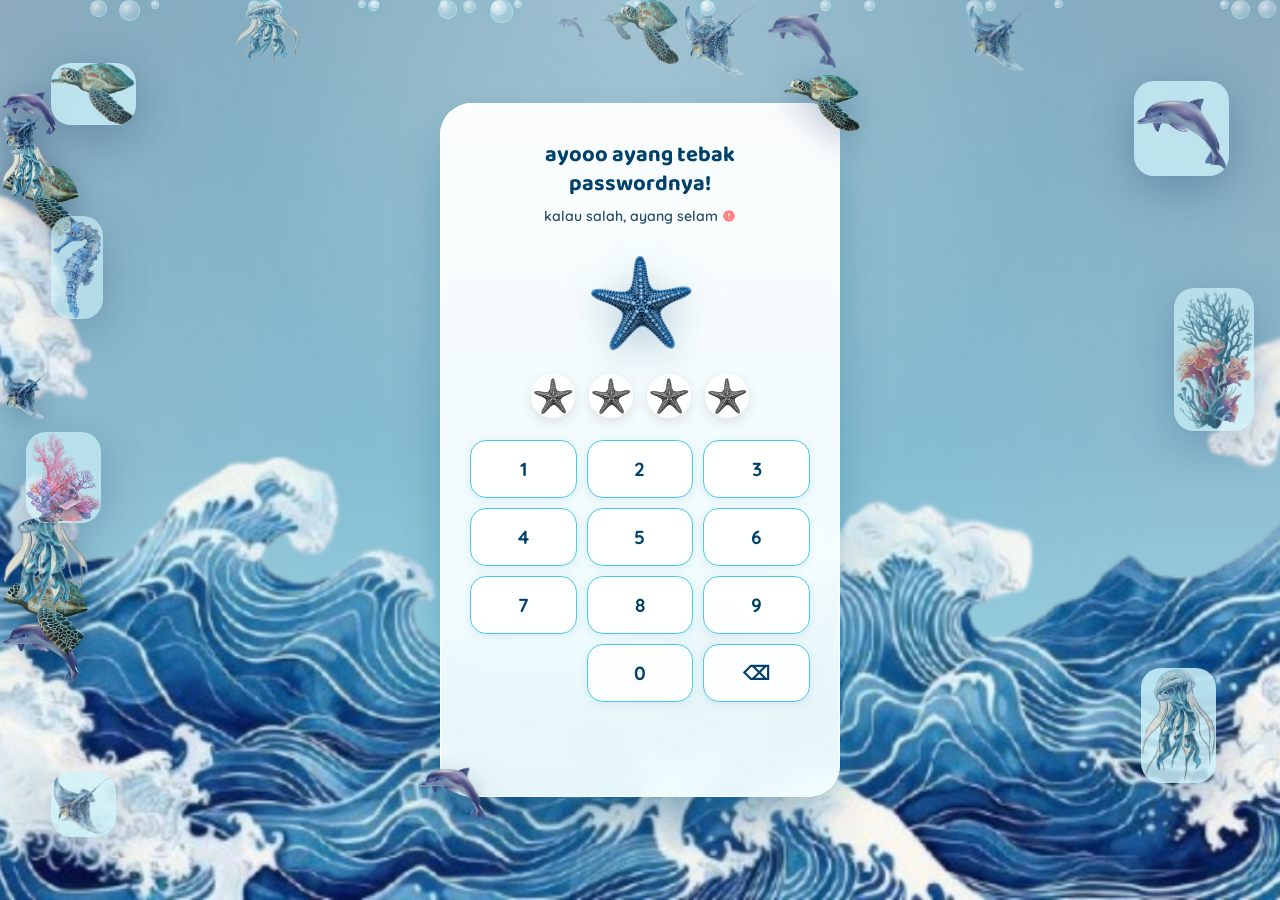
==== index.html @ b449bac9 "Yuki: static multi-page anniversary site, tema lautan Halaman: welcome+pin, surat, anniversary, gift" ====
<!DOCTYPE html>
<html lang="id">
<head>
<meta charset="UTF-8">
<meta name="viewport" content="width=device-width, initial-scale=1.0">
<title>Tebak Passwordnya!</title>
<style>
  @import url('https://fonts.googleapis.com/css2?family=Baloo+2:wght@500;600;700;800&family=Quicksand:wght@500;600;700&display=swap');

  :root{
    --ocean-deep:#00416B;
    --ocean-mid:#0077B6;
    --ocean-light:#0096C7;
    --ocean-bright:#48CAE4;
    --ocean-pale:#CAF0F8;
    --coral:#FF6B6B;
    --seafoam:#2A9D8F;
    --ink:#002D4A;
    --card:#f8fdff;
  }

  *{ box-sizing:border-box; margin:0; padding:0; }

  body{
    min-height:100vh;
    font-family:'Quicksand', sans-serif;
    display:flex;
    align-items:center;
    justify-content:center;
    padding:28px 16px;
    background: url('./assets/images/2.png') center / cover no-repeat fixed, linear-gradient(180deg, rgba(0,65,107,.45) 0%, rgba(0,105,148,.45) 50%, rgba(72,202,228,.5) 100%);
    overflow:hidden;
    position:relative;
  }

  .ocean-bg-layer{
    position:fixed; inset:0; z-index:0; pointer-events:none; overflow:hidden;
  }

  /* Ocean light rays & atmosphere */
  .ocean-rays{
    position:fixed; inset:0; z-index:0; pointer-events:none;
    background: radial-gradient(ellipse at 50% 0%, rgba(202,240,248,.35) 0%, rgba(72,202,228,.1) 45%, transparent 70%);
  }

  .bubble{
    position:absolute; border-radius:50%;
    background:radial-gradient(circle at 35% 35%, rgba(255,255,255,.6) 0%, rgba(202,240,248,.25) 45%, rgba(72,202,228,.1) 75%, transparent 100%);
    border:1px solid rgba(255,255,255,.35);
    box-shadow: 0 0 10px rgba(255,255,255,.3) inset, 0 0 8px rgba(72,202,228,.3);
    animation:floatUp linear infinite;
    pointer-events:none;
  }
  @keyframes floatUp{
    0%{ transform:translateY(105vh) translateX(0) scale(0.3); opacity:0; }
    15%{ opacity:.8; }
    50%{ transform:translateY(50vh) translateX(12px) scale(0.9); }
    85%{ opacity:.8; }
    100%{ transform:translateY(-15vh) translateX(-10px) scale(1.1); opacity:0; }
  }



  .fauna-fish{ position:absolute; pointer-events:none; z-index:1; animation:swimAcross linear infinite; filter:drop-shadow(0 6px 14px rgba(0,30,70,.3)); border-radius:50%; object-fit:cover; }
  @keyframes swimAcross{
    0%{ transform:translateX(-140px) translateY(0); }
    49.9%{ transform:translateX(calc(100vw + 140px)) translateY(-25px); }
    50%{ transform:translateX(calc(100vw + 140px)) translateY(-25px) scaleX(-1); }
    99.9%{ transform:translateX(-140px) translateY(10px) scaleX(-1); }
    100%{ transform:translateX(-140px) translateY(0); }
  }

  .jelly{ position:absolute; pointer-events:none; z-index:1; opacity:.75; animation:jellyRise linear infinite; }
  @keyframes jellyRise{
    0%{ transform:translateY(110vh) scale(0.85); opacity:0; }
    20%{ opacity:.85; }
    50%{ transform:translateY(50vh) scale(1.05); }
    80%{ opacity:.85; }
    100%{ transform:translateY(-20vh) scale(0.95); opacity:0; }
  }
  .jelly img{ animation:jellyPulse 2.5s ease-in-out infinite; border-radius:50%; object-fit:cover; }
  @keyframes jellyPulse{ 0%,100%{ transform:scaleY(1); } 50%{ transform:scaleY(0.8) scaleX(1.1); } }

  .starfish-dec{ position:fixed; bottom:14px; pointer-events:none; z-index:3; filter:drop-shadow(0 4px 10px rgba(0,30,70,.3)); animation:starGlow 4s ease-in-out infinite; }
  @keyframes starGlow{ 0%,100%{ transform:scale(1) rotate(0deg); opacity:.8; } 50%{ transform:scale(1.08) rotate(6deg); opacity:1; } }

  .card{
    position:relative; z-index:10; width:100%; max-width:400px;
    background:linear-gradient(180deg, rgba(255,255,255,.96) 0%, rgba(240,253,255,.95) 100%);
    border-radius:32px; padding:38px 30px 30px;
    box-shadow: 0 30px 60px -20px rgba(0,35,75,.4), 0 0 0 1px rgba(255,255,255,.8) inset, 0 12px 32px -8px rgba(72,202,228,.25);
    backdrop-filter:blur(12px); text-align:center;
  }

  /* Cute 3.png badge decorating the card */
  .card-peeker{
    position:absolute; top:-38px; right:-20px; width:76px; height:76px;
    pointer-events:none; z-index:15;
    filter:drop-shadow(0 10px 16px rgba(0,40,90,.3));
    animation:peekBob 4s ease-in-out infinite;
  }
  .card-peeker img{ width:100%; height:100%; object-fit:contain; }
  @keyframes peekBob{ 0%,100%{ transform:translateY(0) rotate(8deg); } 50%{ transform:translateY(-8px) rotate(14deg); } }

  .card-corner-dec{
    position:absolute; bottom:-28px; left:-22px; width:70px; height:70px;
    pointer-events:none; z-index:15;
    filter:drop-shadow(0 8px 14px rgba(0,40,90,.3));
    animation:cornerBob 4.5s ease-in-out infinite;
  }
  .card-corner-dec img{ width:100%; height:100%; object-fit:contain; }
  @keyframes cornerBob{ 0%,100%{ transform:translateY(0) rotate(-10deg); } 50%{ transform:translateY(-6px) rotate(-16deg); } }

  h1{ margin:0 0 8px; font-family:'Baloo 2', sans-serif; font-weight:700; font-size:22px; line-height:1.3; color:var(--ocean-deep); }
  .subtitle{ margin:0 0 18px; font-weight:600; font-size:14px; color:var(--ink); opacity:.85; line-height:1.5; }

  .mascot{
    width:115px; height:115px; object-fit:contain; margin:0 auto 14px;
    display:block; filter:drop-shadow(0 10px 18px rgba(0,70,120,.25));
    transition:transform .2s ease;
  }
  .mascot.shake{ animation:shake .45s ease; }
  .mascot.yay{ animation:pop .5s cubic-bezier(.34,1.56,.64,1); }
  @keyframes shake{
    0%,100%{ transform:rotate(0); } 20%{ transform:rotate(-10deg) scale(0.95); } 40%{ transform:rotate(9deg) scale(0.95); }
    60%{ transform:rotate(-7deg); } 80%{ transform:rotate(5deg); }
  }
  @keyframes pop{ 0%{ transform:scale(1); } 45%{ transform:scale(1.22) rotate(-6deg); } 100%{ transform:scale(1); } }

  .dots{ display:flex; justify-content:center; gap:14px; margin:4px 0 22px; }
  .dot{ position:relative; width:44px; height:44px; display:flex; align-items:center; justify-content:center; }
  .dot img{
    width:44px; height:44px; object-fit:contain; border-radius:50%;
    transition:transform .2s ease, box-shadow .2s ease, filter .2s ease;
    background:linear-gradient(135deg, rgba(255,255,255,.9) 0%, rgba(230,248,255,.9) 100%);
    box-shadow:0 4px 12px rgba(0,80,130,.15), 0 0 0 2px rgba(72,202,228,.2) inset;
    filter:grayscale(1) brightness(1.1);
  }
  .dot.filled img{
    filter:grayscale(0) brightness(1) saturate(1.1);
    animation:dotPop .45s cubic-bezier(.34,1.56,.64,1) forwards;
    box-shadow:0 8px 24px rgba(72,202,228,.4), 0 0 0 3px rgba(72,202,228,.35) inset;
  }
  .dot.filled::after{
    content:''; position:absolute; bottom:-6px; left:50%; transform:translateX(-50%);
    width:18px; height:18px; border-radius:50%; background:var(--ocean-bright);
    opacity:0; animation:dotGlow .6s ease-out forwards;
    box-shadow:0 0 16px rgba(72,202,228,.7);
  }
  .dot.wrong img{ filter:grayscale(0) brightness(1) saturate(1.2) hue-rotate(-120deg); }
  @keyframes dotPop{ 0%{ transform:scale(1); } 50%{ transform:scale(1.45) rotate(-4deg); } 100%{ transform:scale(1) rotate(0); } }
  @keyframes dotGlow{ 0%{ opacity:0; transform:translateX(-50%) scale(0.5); } 50%{ opacity:.85; transform:translateX(-50%) scale(1.3); } 100%{ opacity:0; transform:translateX(-50%) scale(2); } }

  .pad{ display:grid; grid-template-columns:repeat(3,1fr); gap:10px; }
  .key{
    padding:16px 0; border-radius:16px; border:1.5px solid var(--ocean-bright);
    background:rgba(255,255,255,.9); color:var(--ocean-deep);
    font-family:'Quicksand', sans-serif; font-weight:700; font-size:19px;
    cursor:pointer; transition:transform .12s, background .12s, box-shadow .12s;
    box-shadow:0 2px 8px rgba(0,105,148,.1);
  }
  .key:hover{ background:rgba(72,202,228,.15); box-shadow:0 4px 12px rgba(0,105,148,.2); }
  .key:active{ transform:scale(.94); background:rgba(72,202,228,.25); }
  .key.zero{ grid-column:2; }

/* Emoji-replace icons */
.emi{ display:inline-block; vertical-align:middle; }
.hint{ margin-top:20px; font-size:12px; font-weight:600; color:var(--ink); opacity:0; transform:translateY(5px); display:flex; align-items:center; justify-content:center; gap:6px; transition:opacity .35s ease, transform .35s ease; }
.hint.show{ opacity:.65; transform:translateY(0); }
.hint-icon{ width:14px; height:14px; flex-shrink:0; }
.status{ min-height:20px; margin-top:10px; font-size:13px; font-weight:700; color:var(--ocean-deep); display:flex; align-items:center; justify-content:center; gap:6px; }
.status-icon{ width:16px; height:16px; flex-shrink:0; }

  .success-overlay{
    position:fixed; inset:0; background:rgba(0,65,107,.92);
    display:flex; flex-direction:column; align-items:center; justify-content:center; gap:16px;
    opacity:0; pointer-events:none; transition:opacity .5s ease; z-index:100;
    backdrop-filter:blur(5px);
  }
  .success-overlay.show{ opacity:1; pointer-events:all; }
  .success-overlay .success-icon{ width:80px; height:80px; }
  .success-overlay p{ font-family:'Baloo 2', sans-serif; font-weight:700; font-size:22px; color:#fff; text-shadow:0 2px 8px rgba(0,0,0,.3); }
  .success-overlay .success-sub{ font-size:14px; color:var(--ocean-bright); font-weight:600; }

  #music{
    position:fixed; left:0; bottom:0; width:1px; height:1px;
    opacity:0; pointer-events:none;
  }

  #stage{
    position:fixed; inset:0; width:100%; height:100%;
    border:0; background:var(--ocean-deep);
    opacity:0; visibility:hidden; z-index:1;
    transition:opacity .55s ease, visibility .55s ease;
  }
  body.in-site #stage{ opacity:1; visibility:visible; }
  body.in-site .card,
  body.in-site .ocean-animals,
  body.in-site .deco-img,
  body.in-site .ocean-rays,
  body.in-site .ocean-bg-layer,
  body.in-site .success-overlay{ display:none; }

  .music-hint{
    position:fixed; left:50%; bottom:20px; z-index:120;
    transform:translate(-50%, 14px);
    margin:0; padding:11px 18px; border-radius:999px;
    background:rgba(0,45,74,.92); color:var(--ocean-pale);
    font-size:12px; font-weight:600; text-align:center;
    opacity:0; pointer-events:none;
    transition:opacity .3s ease, transform .3s ease;
  }
  .music-hint.show{ opacity:1; transform:translate(-50%, 0); pointer-events:auto; }

  .ocean-animals{ position:absolute; top:12px; left:50%; transform:translateX(-50%); display:flex; gap:18px; opacity:.55; z-index:5; pointer-events:none; animation:floatHoriz 20s ease-in-out infinite; }
  @keyframes floatHoriz{ 0%,100%{ transform:translateX(-50%) translateY(0); } 50%{ transform:translateX(-50%) translateY(-8px); } }
  .ocean-animals svg,.ocean-animals img{ width:28px; height:28px; }

  .deco-img{
    position:fixed; z-index:2; pointer-events:none;
    filter:drop-shadow(0 12px 24px rgba(0,40,90,.35));
    border-radius:20px;
    background: var(--ocean-pale);
  }
  .deco-img.img1{ width:85px; top:7%; left:4%; animation:decoFloat1 8s ease-in-out infinite; opacity:.8; }
  .deco-img.img2{ width:95px; top:9%; right:4%; animation:decoFloat2 9.5s ease-in-out infinite; opacity:.8; }
  .deco-img.img4{ width:75px; bottom:13%; right:5%; animation:decoFloat1 8.5s ease-in-out infinite reverse; animation-delay:-3s; opacity:.85; }
  .deco-img.img5{ width:75px; top:48%; left:2%; animation:decoFloat1 11s ease-in-out infinite; opacity:.7; }
  .deco-img.img6{ width:80px; top:32%; right:2%; animation:decoFloat2 10s ease-in-out infinite; opacity:.7; }
  .deco-img.img7{ width:52px; top:24%; left:4%; animation:decoSpin 18s linear infinite; opacity:.65; }
  .deco-img.img8{ width:65px; bottom:7%; left:4%; animation:decoFloat2 10.5s ease-in-out infinite reverse; opacity:.75; }
  @keyframes decoFloat1{ 0%,100%{ transform:translateY(0) rotate(0deg); } 50%{ transform:translateY(-18px) rotate(5deg); } }
  @keyframes decoFloat2{ 0%,100%{ transform:translateY(0) rotate(0deg); } 50%{ transform:translateY(-20px) rotate(-5deg); } }
  @keyframes decoSpin{ 0%{ transform:rotate(0deg); } 100%{ transform:rotate(360deg); } }

  @media (prefers-reduced-motion: reduce){
    .mascot.shake,.mascot.yay,.bubble,.fauna-fish,.jelly,.starfish-dec,.ocean-animals,.deco-img,.card-peeker,.card-corner-dec{ animation:none!important; }
  }
  @media (max-width:420px){ .card{ padding:28px 20px 24px; } h1{ font-size:20px; } .card-peeker{ width:60px; height:60px; top:-30px; right:-15px; } .card-corner-dec{ width:55px; height:55px; bottom:-22px; left:-18px; } }
</style>
</head>
<body>

<div class="ocean-rays"></div>
<div class="ocean-bg-layer" id="oceanBg"></div>

<div class="ocean-animals" id="oceanAnimals"></div>

<img class="deco-img img1" src="./assets/images/5.png" alt="" />
<img class="deco-img img2" src="./assets/images/4.png" alt="" />
<img class="deco-img img4" src="./assets/images/6.png" alt="" />
<img class="deco-img img5" src="./assets/images/9.png" alt="" />
<img class="deco-img img6" src="./assets/images/8.png" alt="" />
<img class="deco-img img7" src="./assets/images/7.png" alt="" />
<img class="deco-img img8" src="./assets/images/3.png" alt="" />

<div class="card">
  <h1>ayooo ayang tebak<br>passwordnya!</h1>
  <p class="subtitle">kalau salah, ayang selam <svg style="width:14px;height:14px;vertical-align:-2px" viewBox="0 0 24 24" fill="#FF6B6B"><circle cx="12" cy="12" r="10"/><path d="M12 8v4M12 16h.01" stroke="#fff" stroke-width="2" stroke-linecap="round"/></svg></p>

  <img class="mascot" id="mascot" src="./assets/images/1.png" alt="mascot" />

  <div class="card-peeker"><img src="./assets/images/5.png" alt="" /></div>
  <div class="card-corner-dec"><img src="./assets/images/4.png" alt="" /></div>

  <div class="dots" id="dots">
    <span class="dot"><img src="./assets/images/1.png" alt="" /></span>
    <span class="dot"><img src="./assets/images/1.png" alt="" /></span>
    <span class="dot"><img src="./assets/images/1.png" alt="" /></span>
    <span class="dot"><img src="./assets/images/1.png" alt="" /></span>
  </div>

  <div class="pad" id="pad">
    <button class="key" data-k="1">1</button>
    <button class="key" data-k="2">2</button>
    <button class="key" data-k="3">3</button>
    <button class="key" data-k="4">4</button>
    <button class="key" data-k="5">5</button>
    <button class="key" data-k="6">6</button>
    <button class="key" data-k="7">7</button>
    <button class="key" data-k="8">8</button>
    <button class="key" data-k="9">9</button>
    <button class="key zero" data-k="0">0</button>
    <button class="key" data-action="backspace" aria-label="Hapus digit terakhir">⌫</button>
  </div>

  <p class="status" id="status">&nbsp;</p>
  <p class="hint" id="hint"><svg class="hint-icon" viewBox="0 0 24 24" fill="none" stroke="#0096C7" stroke-width="2
    "><circle cx="12" cy="12" r="10"/><line x1="12" y1="8" x2="12" y2="12"/><line x1="12" y1="16" x2="12" 
    y2="16"/></svg><span>hint muncul kalo udah 3x salah!</span></p>

</div>

<div class="success-overlay" id="successOverlay">
  <svg class="success-icon" viewBox="0 0 80 80" fill="none">
    <circle cx="40" cy="40" r="36" fill="#48CAE4" opacity=".3" stroke="#fff" stroke-width="3"/>
    <path d="M24 40 L36 52 L56 30" stroke="#fff" stroke-width="4" stroke-linecap="round" stroke-linejoin="round"/>
  </svg>
  <p>bener bangettt yeayy!</p>
  <p class="success-sub">selamat! kau bisa menyelam lebih dalam lagi</p>
</div>

<iframe id="stage" title="isi surat" src="about:blank"></iframe>

<audio id="music" loop preload="auto" src="./assets/music/The%201975%20-%20About%20You%20(Official).mp3"></audio>

<p class="music-hint" id="musicHint">musiknya belum jalan? ketuk di sini</p>

<script>
const CORRECT_PASSWORD = "0101";
const REDIRECT_URL = "love-letter.html";
const IS_SHELL = window.self === window.top;
const oceanBg = document.getElementById('oceanBg');
const oceanAnimals = document.getElementById('oceanAnimals');
const music = document.getElementById('music');
const stage = document.getElementById('stage');
const musicHint = document.getElementById('musicHint');
let musicStarted = false;

function showMusicHint(){
  if(!IS_SHELL) return;
  musicHint.classList.add('show');
  const unlock = () => {
    musicHint.classList.remove('show');
    const attempt = music.play();
    if(attempt && attempt.catch) attempt.catch(() => {});
  };
  document.addEventListener('pointerdown', unlock, { once:true });
  document.addEventListener('keydown', unlock, { once:true });
}

function startMusic(){
  if(!IS_SHELL || musicStarted) return;
  musicStarted = true;
  music.volume = 0.6;
  music.currentTime = 0;
  const attempt = music.play();
  if(attempt && attempt.catch) attempt.catch(showMusicHint);
}

function enterSite(){
  if(!IS_SHELL){
    window.location.href = REDIRECT_URL;
    return;
  }
  stage.addEventListener('load', () => {
    document.body.classList.add('in-site');
    overlay.classList.remove('show');
  }, { once:true });
  stage.src = REDIRECT_URL;
}

/* ===== Bubbles ===== */
for(let i = 0; i < 28; i++){
  const b = document.createElement('div');
  b.className = 'bubble';
  const size = Math.random() * 18 + 6;
  b.style.width = size + 'px'; b.style.height = size + 'px';
  b.style.left = Math.random() * 100 + '%';
  b.style.animationDuration = (Math.random() * 10 + 8) + 's';
  b.style.animationDelay = (Math.random() * 12) + 's';
  oceanBg.appendChild(b);
}

/* ===== Fauna pakai gambar assets ===== */
const faunaImgs = ['./assets/images/4.png','./assets/images/5.png','./assets/images/3.png','./assets/images/6.png'];

for(let i = 0; i < 8; i++){
  const f = document.createElement('img');
  f.className = 'fauna-fish';
  f.src = faunaImgs[i % faunaImgs.length];
  f.alt = '';
  f.style.top = (Math.random() * 65 + 8) + '%';
  f.style.animationDuration = (Math.random() * 18 + 14) + 's';
  f.style.animationDelay = (Math.random() * 12) + 's';
  const w = Math.random() * 40 + 50;
  f.style.width = w + 'px';
  f.style.height = w + 'px';
  oceanBg.appendChild(f);
}

for(let i = 0; i < 5; i++){
  const j = document.createElement('img');
  j.className = 'jelly';
  j.src = faunaImgs[(i + 2) % faunaImgs.length];
  j.alt = '';
  j.style.left = (Math.random() * 90 + 5) + '%';
  j.style.animationDuration = (Math.random() * 14 + 18) + 's';
  j.style.animationDelay = (Math.random() * 10) + 's';
  const w = Math.random() * 30 + 50;
  j.style.width = w + 'px';
  j.style.height = w + 'px';
  oceanBg.appendChild(j);
}

for(let i = 0; i < 4; i++){
  const im = document.createElement('img');
  im.src = faunaImgs[i % faunaImgs.length];
  im.alt = '';
  im.style.width = '28px'; im.style.height = '28px';
  im.style.animationDelay = (i * 0.5) + 's';
  im.style.opacity = (Math.random() * 0.3 + 0.4) + '';
  oceanAnimals.appendChild(im);
}

const dotsEl = document.querySelectorAll('#dots .dot');
const statusEl = document.getElementById('status');
const mascot = document.getElementById('mascot');
const overlay = document.getElementById('successOverlay');
let entered = '';
let wrongCount = 0;
const hintEl = document.getElementById('hint');
const HINT_TEXT = 'hint : tanggall anniv kitaa dongg!';

function renderDots(){
  dotsEl.forEach((d, i) => { d.classList.toggle('filled', i < entered.length); d.classList.remove('wrong'); });
}

function wrongShake(){
  dotsEl.forEach((d) => d.classList.add('wrong'));
  mascot.classList.remove('shake');
  void mascot.offsetWidth;
  mascot.classList.add('shake');
  wrongCount++;
  statusEl.innerHTML = '<svg class="status-icon" viewBox="0 0 24 24" fill="none" stroke="#e0576f" stroke-width="2"><circle cx="12" cy="12" r="10"/><line x1="15" y1="9" x2="9" y2="15"/><line x1="9" y1="9" x2="15" y2="15"/></svg>' + (wrongCount >= 3 ? ' hmm masih belum... tapi ini hint! coba lagi ya' : ' hmm bukan itu deh...');
  if(wrongCount === 3){ hintEl.querySelector('span').textContent = HINT_TEXT; hintEl.classList.add('show'); }
  setTimeout(() => { entered = ''; renderDots(); statusEl.innerHTML = '&nbsp;'; }, 650);
}

function correctEntry(){
  mascot.classList.add('yay');
  statusEl.innerHTML = '<svg class="status-icon" viewBox="0 0 24 24" fill="none" stroke="#2A9D8F" stroke-width="2"><path d="M22 11.08V12a10 10 0 1 1-5.93-9.14"/><polyline points="22 4 12 14.01 9 11.01"/></svg> yeayy bener sayang!';
  startMusic();
  setTimeout(() => {
    overlay.classList.add('show');
    setTimeout(enterSite, 1500);
  }, 350);
}

function deleteLastDigit(){
  entered = entered.slice(0, -1);
  renderDots();
  statusEl.innerHTML = '&nbsp;';
}

document.getElementById('pad').addEventListener('click', (e) => {
  const btn = e.target.closest('.key');
  if(!btn) return;
  if(btn.dataset.action === 'backspace'){
    deleteLastDigit();
    return;
  }
  if(entered.length >= CORRECT_PASSWORD.length) return;
  entered += btn.dataset.k;
  renderDots();
  if(entered.length === CORRECT_PASSWORD.length){
    entered === CORRECT_PASSWORD ? correctEntry() : wrongShake();
  }
});

window.addEventListener('keydown', (e) => {
  if(e.key === 'Backspace' || e.key === 'Delete'){
    e.preventDefault();
    deleteLastDigit();
    return;
  }
  if(/^[0-9]$/.test(e.key)){
    const btn = document.querySelector('.key[data-k="' + e.key + '"]');
    if(btn) btn.click();
  }
});
</script>

</body>
</html>
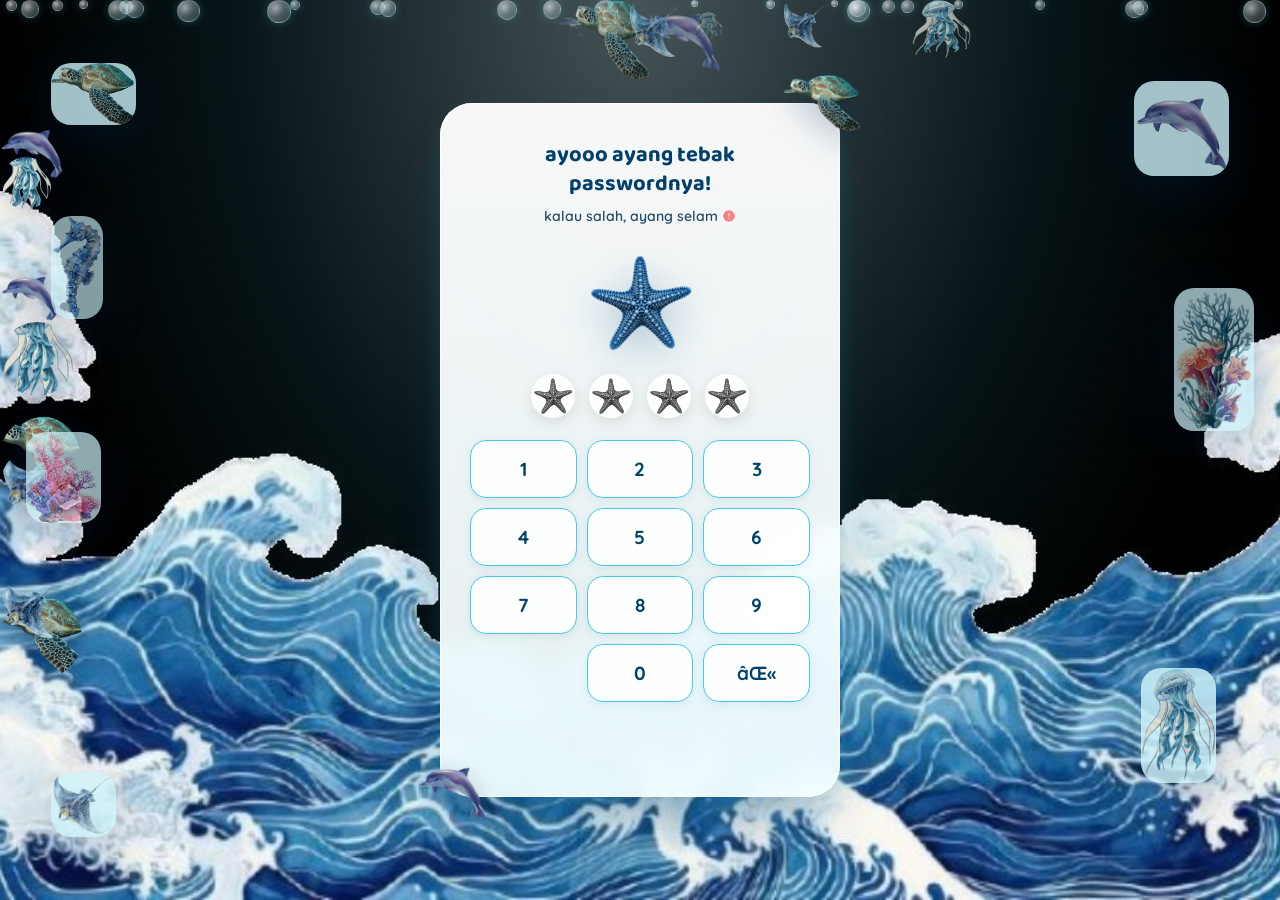
==== commit c81eb349: "Performa: optimalkan aset (3.73MB -> 0.9MB gambar) - deco/stiker 631px -> 320px, sudah cukup karena " ====
--- a/index.html
+++ b/index.html
@@ -28,7 +28,7 @@
     align-items:center;
     justify-content:center;
     padding:28px 16px;
-    background: url('./assets/images/2.png') center / cover no-repeat fixed, linear-gradient(180deg, rgba(0,65,107,.45) 0%, rgba(0,105,148,.45) 50%, rgba(72,202,228,.5) 100%);
+    background: url('./assets/images/2.jpg') center / cover no-repeat, linear-gradient(180deg, rgba(0,65,107,.45) 0%, rgba(0,105,148,.45) 50%, rgba(72,202,228,.5) 100%);
     overflow:hidden;
     position:relative;
   }
@@ -281,7 +281,7 @@
     <button class="key" data-k="8">8</button>
     <button class="key" data-k="9">9</button>
     <button class="key zero" data-k="0">0</button>
-    <button class="key" data-action="backspace" aria-label="Hapus digit terakhir">⌫</button>
+    <button class="key" data-action="backspace" aria-label="Hapus digit terakhir">âŒ«</button>
   </div>
 
   <p class="status" id="status">&nbsp;</p>
@@ -302,7 +302,7 @@
 
 <iframe id="stage" title="isi surat" src="about:blank"></iframe>
 
-<audio id="music" loop preload="auto" src="./assets/music/The%201975%20-%20About%20You%20(Official).mp3"></audio>
+<audio id="music" loop preload="none" src="./assets/music/The%201975%20-%20About%20You%20(Official).mp3"></audio>
 
 <p class="music-hint" id="musicHint">musiknya belum jalan? ketuk di sini</p>
 
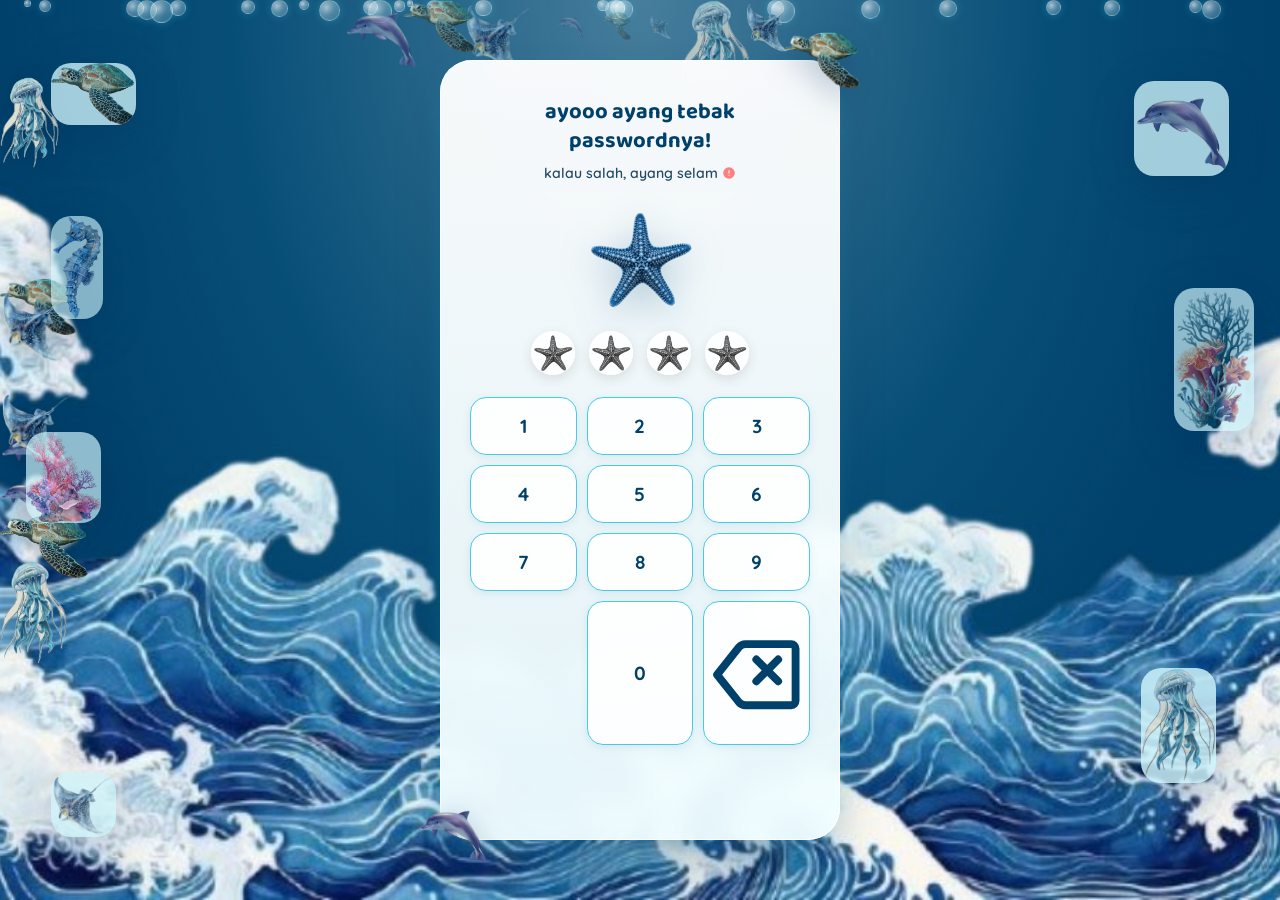
==== commit 79f37c19: "Fix ikon backspace rusak + hapus background biru pada fauna - index.html tombol backspace isinya moj" ====
--- a/index.html
+++ b/index.html
@@ -61,7 +61,7 @@
 
 
 
-  .fauna-fish{ position:absolute; pointer-events:none; z-index:1; animation:swimAcross linear infinite; filter:drop-shadow(0 6px 14px rgba(0,30,70,.3)); border-radius:50%; object-fit:cover; }
+  .fauna-fish{ position:absolute; pointer-events:none; z-index:1; animation:swimAcross linear infinite; filter:drop-shadow(0 4px 10px rgba(0,30,70,.22)); }
   @keyframes swimAcross{
     0%{ transform:translateX(-140px) translateY(0); }
     49.9%{ transform:translateX(calc(100vw + 140px)) translateY(-25px); }
@@ -78,7 +78,7 @@
     80%{ opacity:.85; }
     100%{ transform:translateY(-20vh) scale(0.95); opacity:0; }
   }
-  .jelly img{ animation:jellyPulse 2.5s ease-in-out infinite; border-radius:50%; object-fit:cover; }
+  .jelly img{ animation:jellyPulse 2.5s ease-in-out infinite; }
   @keyframes jellyPulse{ 0%,100%{ transform:scaleY(1); } 50%{ transform:scaleY(0.8) scaleX(1.1); } }
 
   .starfish-dec{ position:fixed; bottom:14px; pointer-events:none; z-index:3; filter:drop-shadow(0 4px 10px rgba(0,30,70,.3)); animation:starGlow 4s ease-in-out infinite; }
@@ -281,7 +281,7 @@
     <button class="key" data-k="8">8</button>
     <button class="key" data-k="9">9</button>
     <button class="key zero" data-k="0">0</button>
-    <button class="key" data-action="backspace" aria-label="Hapus digit terakhir">âŒ«</button>
+    <button class="key" data-action="backspace" aria-label="Hapus digit terakhir"><svg viewBox="0 0 24 24" fill="none" stroke="currentColor" stroke-width="1.8" stroke-linecap="round" stroke-linejoin="round" aria-hidden="true"><path d="M20 6H9.5a2 2 0 0 0-1.5.7L3 13l5 6.3a2 2 0 0 0 1.5.7H20a1 1 0 0 0 1-1V7a1 1 0 0 0-1-1z"/><path d="M17 9.5l-5 5M12 9.5l5 5"/></svg></button>
   </div>
 
   <p class="status" id="status">&nbsp;</p>
@@ -375,7 +375,6 @@
   f.style.animationDelay = (Math.random() * 12) + 's';
   const w = Math.random() * 40 + 50;
   f.style.width = w + 'px';
-  f.style.height = w + 'px';
   oceanBg.appendChild(f);
 }
 
@@ -389,7 +388,6 @@
   j.style.animationDelay = (Math.random() * 10) + 's';
   const w = Math.random() * 30 + 50;
   j.style.width = w + 'px';
-  j.style.height = w + 'px';
   oceanBg.appendChild(j);
 }
 
@@ -472,4 +470,4 @@
 </script>
 
 </body>
-</html>+</html>
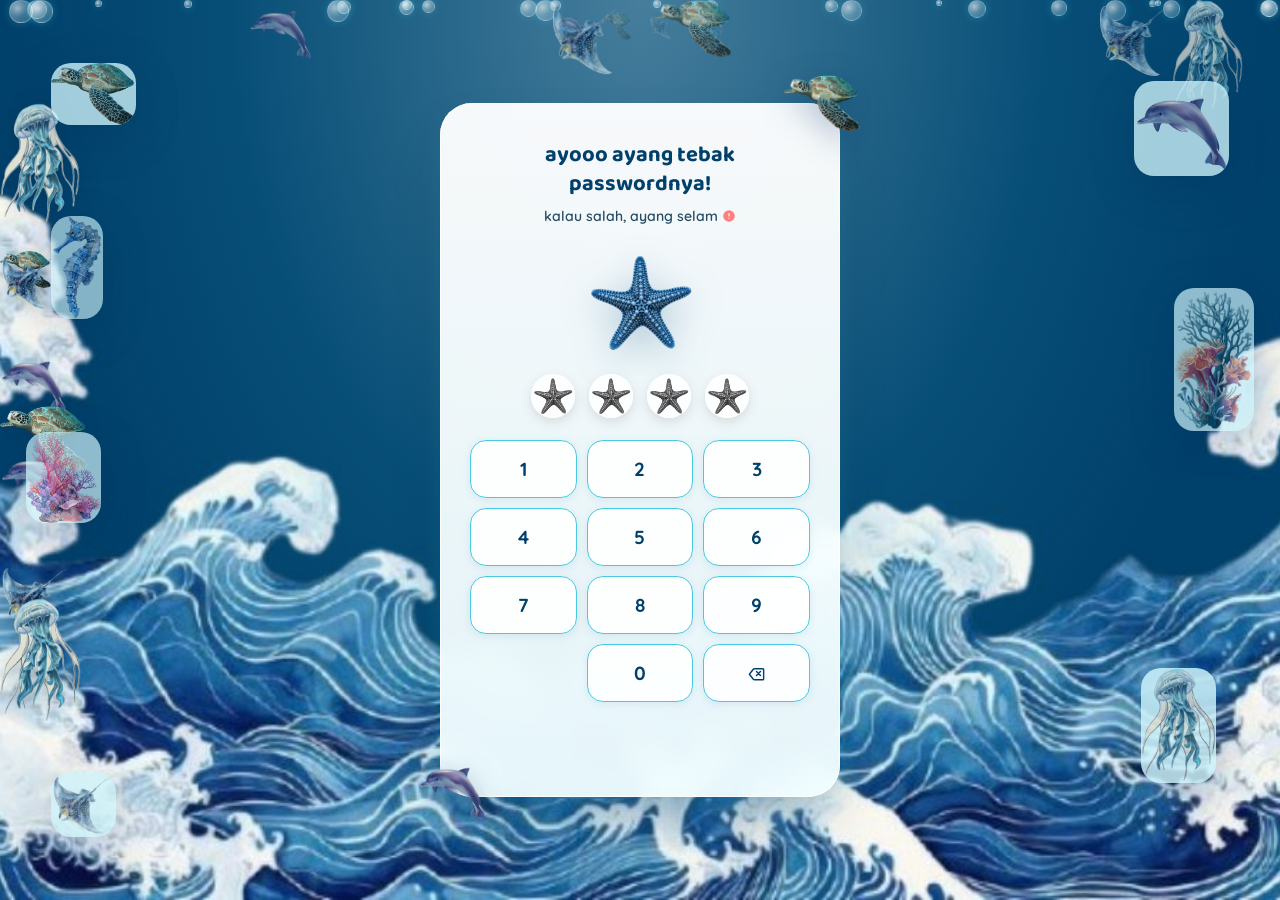
==== commit d96a9ac3: "Kecilkan ikon backspace jadi 19px, samakan dengan ukuran digit" ====
--- a/index.html
+++ b/index.html
@@ -162,6 +162,7 @@
   .key:hover{ background:rgba(72,202,228,.15); box-shadow:0 4px 12px rgba(0,105,148,.2); }
   .key:active{ transform:scale(.94); background:rgba(72,202,228,.25); }
   .key.zero{ grid-column:2; }
+  .key svg{ display:block; width:19px; height:19px; margin:0 auto; }
 
 /* Emoji-replace icons */
 .emi{ display:inline-block; vertical-align:middle; }
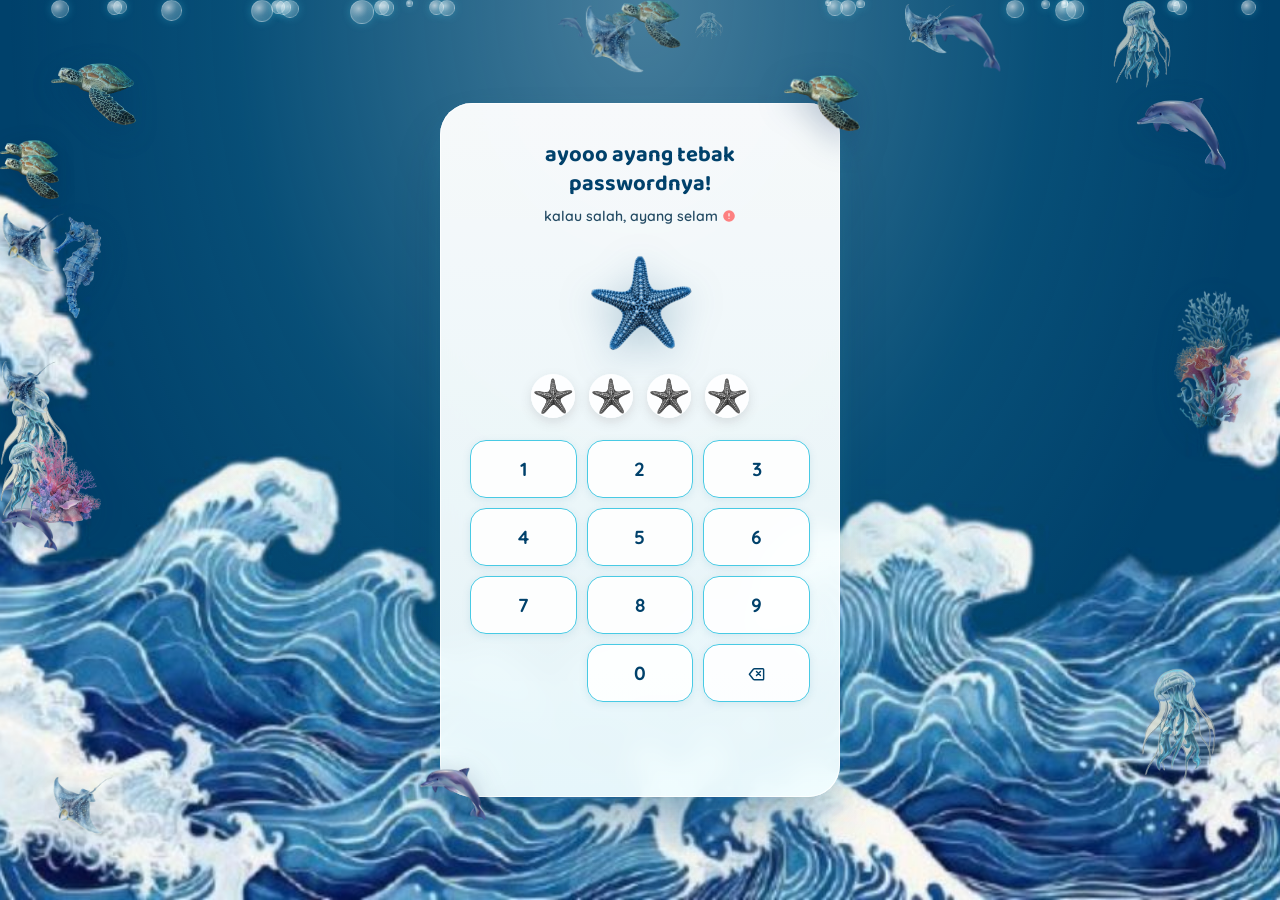
==== commit cab63bd6: "Hapus background biru pada .deco-img (index/gift/love-letter/thank-you) .deco-img punya background: " ====
--- a/index.html
+++ b/index.html
@@ -219,9 +219,7 @@
 
   .deco-img{
     position:fixed; z-index:2; pointer-events:none;
-    filter:drop-shadow(0 12px 24px rgba(0,40,90,.35));
-    border-radius:20px;
-    background: var(--ocean-pale);
+    filter:drop-shadow(0 8px 16px rgba(0,40,90,.28));
   }
   .deco-img.img1{ width:85px; top:7%; left:4%; animation:decoFloat1 8s ease-in-out infinite; opacity:.8; }
   .deco-img.img2{ width:95px; top:9%; right:4%; animation:decoFloat2 9.5s ease-in-out infinite; opacity:.8; }
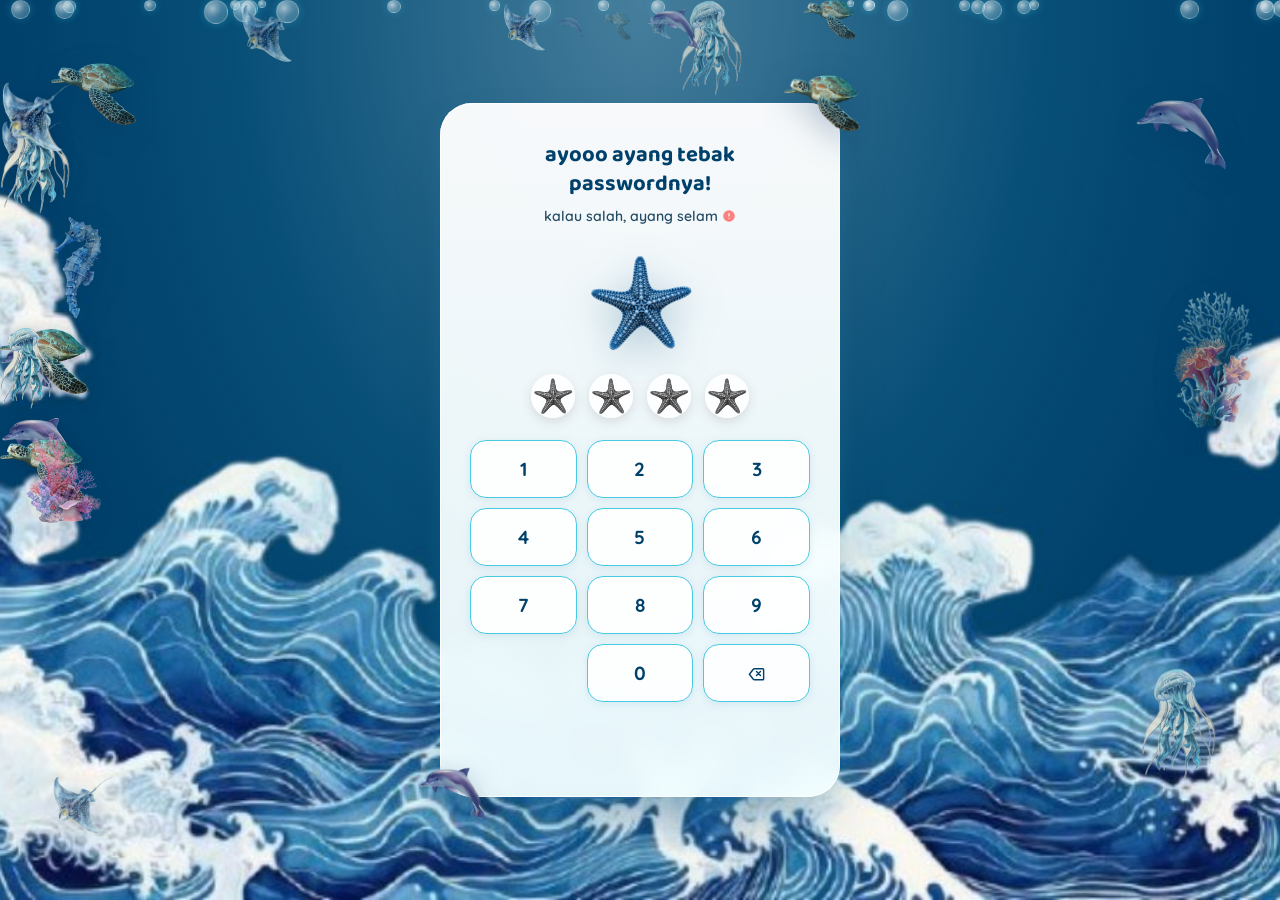
==== commit 4ee8e369: "musik: ganti About You jadi Shape of My Heart di halaman awal Lagu yang sama dipakai di index.html, " ====
--- a/index.html
+++ b/index.html
@@ -301,7 +301,7 @@
 
 <iframe id="stage" title="isi surat" src="about:blank"></iframe>
 
-<audio id="music" loop preload="none" src="./assets/music/The%201975%20-%20About%20You%20(Official).mp3"></audio>
+<audio id="music" loop preload="none" src="./assets/music/Backstreet%20Boys%20-%20Shape%20of%20My%20Heart%20(Lyrics).mp3"></audio>
 
 <p class="music-hint" id="musicHint">musiknya belum jalan? ketuk di sini</p>
 
@@ -331,7 +331,8 @@
 function startMusic(){
   if(!IS_SHELL || musicStarted) return;
   musicStarted = true;
-  music.volume = 0.6;
+  // Lagunya vokal, jadi jangan terlalu keras biar tetap jadi latar.
+  music.volume = 0.5;
   music.currentTime = 0;
   const attempt = music.play();
   if(attempt && attempt.catch) attempt.catch(showMusicHint);
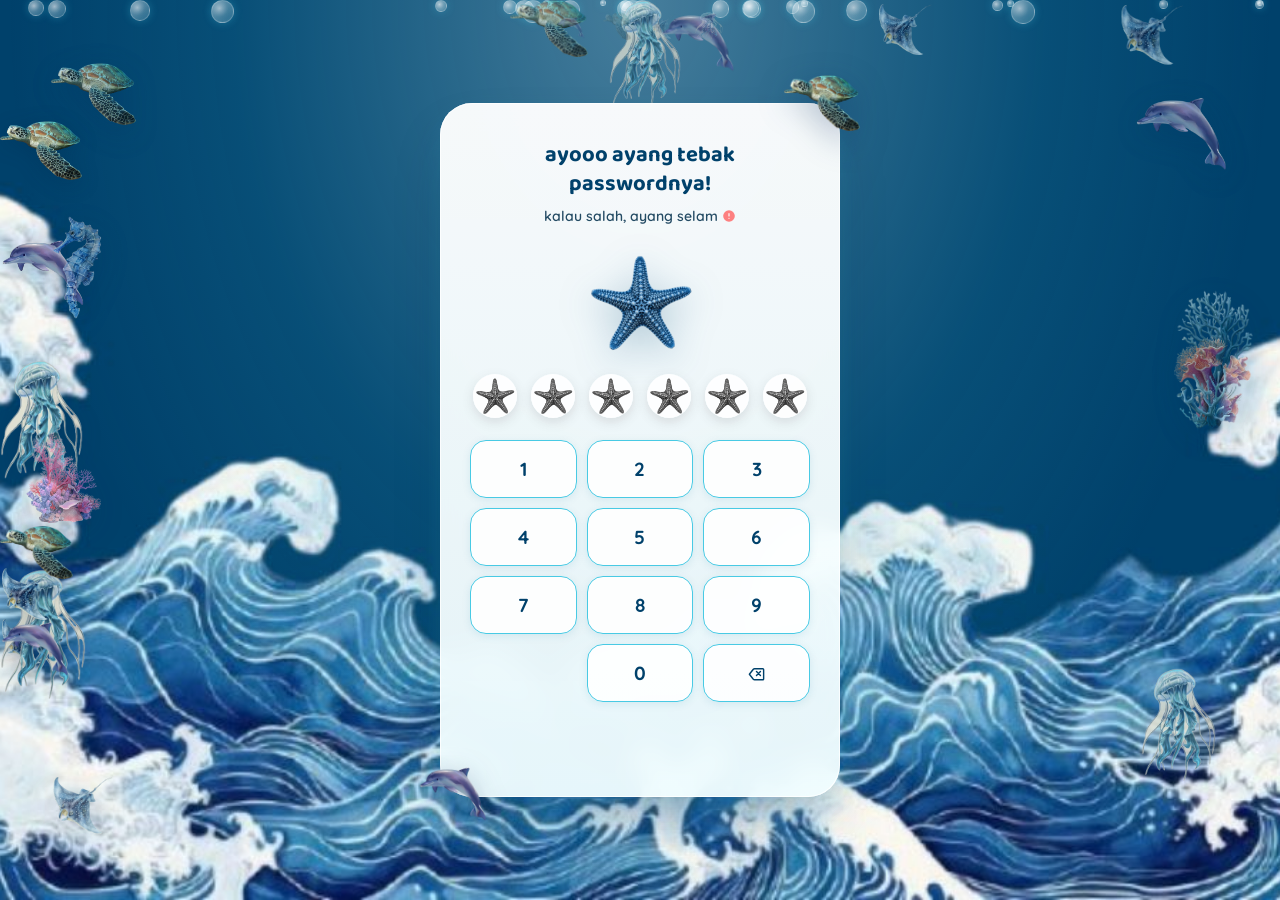
==== commit bf9fe73b: "index: ganti PIN jadi 280925, titik PIN ikut menyesuaikan PIN diubah dari 0101 (4 digit) menjadi 280" ====
--- a/index.html
+++ b/index.html
@@ -127,10 +127,13 @@
   }
   @keyframes pop{ 0%{ transform:scale(1); } 45%{ transform:scale(1.22) rotate(-6deg); } 100%{ transform:scale(1); } }
 
-  .dots{ display:flex; justify-content:center; gap:14px; margin:4px 0 22px; }
-  .dot{ position:relative; width:44px; height:44px; display:flex; align-items:center; justify-content:center; }
+  /* clamp(): titik PIN ikut mengecil di layar sempit supaya 6 titik
+     tetap muat di dalam card. Di layar lebar nilainya tetap 44px/14px,
+     sama seperti sebelumnya. */
+  .dots{ display:flex; justify-content:center; gap:clamp(6px, 3vw, 14px); margin:4px 0 22px; }
+  .dot{ position:relative; width:clamp(30px, 10vw, 44px); height:clamp(30px, 10vw, 44px); display:flex; align-items:center; justify-content:center; }
   .dot img{
-    width:44px; height:44px; object-fit:contain; border-radius:50%;
+    width:100%; height:100%; object-fit:contain; border-radius:50%;
     transition:transform .2s ease, box-shadow .2s ease, filter .2s ease;
     background:linear-gradient(135deg, rgba(255,255,255,.9) 0%, rgba(230,248,255,.9) 100%);
     box-shadow:0 4px 12px rgba(0,80,130,.15), 0 0 0 2px rgba(72,202,228,.2) inset;
@@ -262,12 +265,7 @@
   <div class="card-peeker"><img src="./assets/images/5.png" alt="" /></div>
   <div class="card-corner-dec"><img src="./assets/images/4.png" alt="" /></div>
 
-  <div class="dots" id="dots">
-    <span class="dot"><img src="./assets/images/1.png" alt="" /></span>
-    <span class="dot"><img src="./assets/images/1.png" alt="" /></span>
-    <span class="dot"><img src="./assets/images/1.png" alt="" /></span>
-    <span class="dot"><img src="./assets/images/1.png" alt="" /></span>
-  </div>
+  <div class="dots" id="dots"></div>
 
   <div class="pad" id="pad">
     <button class="key" data-k="1">1</button>
@@ -306,7 +304,7 @@
 <p class="music-hint" id="musicHint">musiknya belum jalan? ketuk di sini</p>
 
 <script>
-const CORRECT_PASSWORD = "0101";
+const CORRECT_PASSWORD = "280925";
 const REDIRECT_URL = "love-letter.html";
 const IS_SHELL = window.self === window.top;
 const oceanBg = document.getElementById('oceanBg');
@@ -401,7 +399,18 @@
   oceanAnimals.appendChild(im);
 }
 
-const dotsEl = document.querySelectorAll('#dots .dot');
+// Titik PIN dibangun dari panjang CORRECT_PASSWORD, bukan jumlah span
+// yang ditulis manual di HTML. Sebelumnya ada 4 titik hardcoded, jadi
+// saat PIN jadi 6 digit user hanya melihat 4 titik terakhir menyala
+// dan tidak bisa tahu sudah berapa digit yang dia masukkan.
+const dotsBox = document.getElementById('dots');
+for(let i = 0; i < CORRECT_PASSWORD.length; i++){
+  const d = document.createElement('span');
+  d.className = 'dot';
+  d.innerHTML = '<img src="./assets/images/1.png" alt="" />';
+  dotsBox.appendChild(d);
+}
+const dotsEl = dotsBox.querySelectorAll('.dot');
 const statusEl = document.getElementById('status');
 const mascot = document.getElementById('mascot');
 const overlay = document.getElementById('successOverlay');
